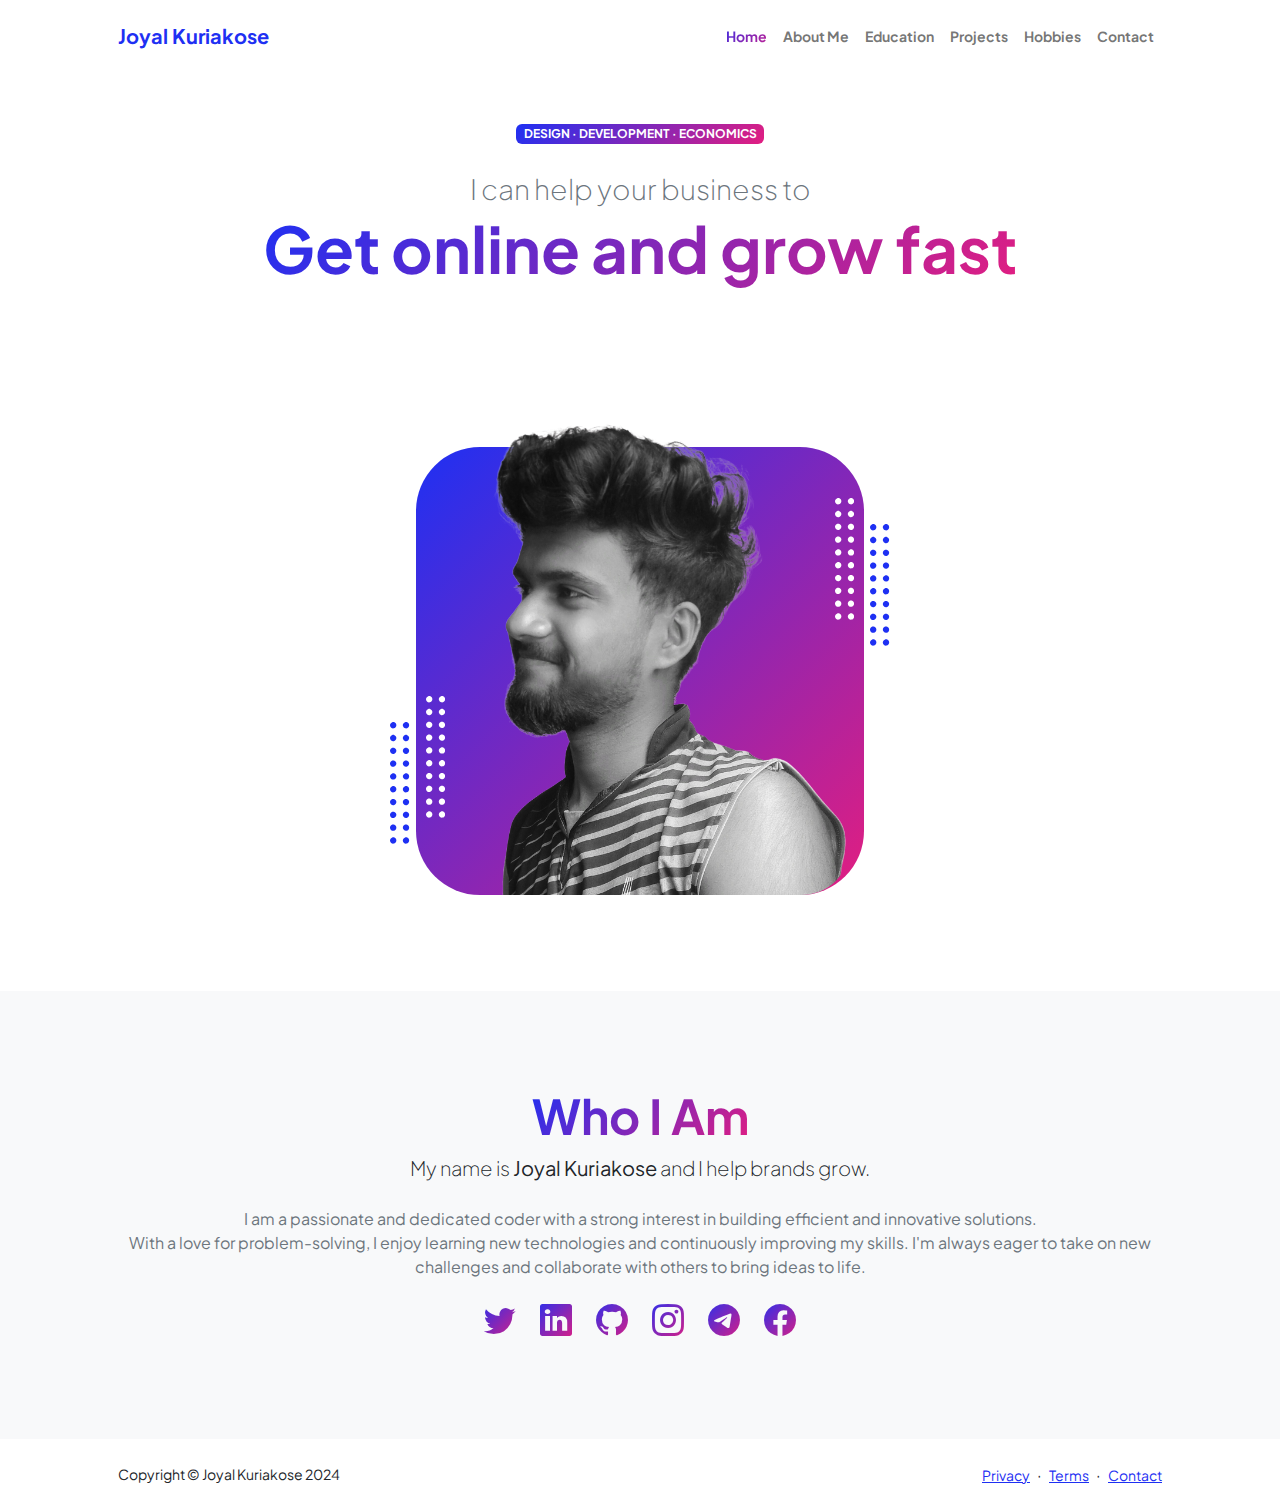
==== index.html @ 4d7fc282 "Add files via upload" ====
<!DOCTYPE html>
<html lang="en">
    <head>
        <meta charset="utf-8" />
        <meta name="viewport" content="width=device-width, initial-scale=1, shrink-to-fit=no" />
        <meta name="description" content="" />
        <meta name="author" content="" />
        <title>Joyal Kuriakose</title>
        <!-- Favicon-->
        <link rel="icon" type="image/x-icon" href="assets/favicon.ico" />
        <!-- Custom Google font-->
        <link rel="preconnect" href="https://fonts.googleapis.com" />
        <link rel="preconnect" href="https://fonts.gstatic.com" crossorigin />
        <link href="https://fonts.googleapis.com/css2?family=Plus+Jakarta+Sans:wght@100;200;300;400;500;600;700;800;900&amp;display=swap" rel="stylesheet" />
        <!-- Bootstrap icons-->
        <link href="https://cdn.jsdelivr.net/npm/bootstrap-icons@1.8.1/font/bootstrap-icons.css" rel="stylesheet" />
        <!-- Core theme CSS (includes Bootstrap)-->
        <link href="css/styles.css" rel="stylesheet" />
    </head>
    <body class="d-flex flex-column h-100">
        <main class="flex-shrink-0">
            <!-- Navigation-->
            <nav class="navbar navbar-expand-lg navbar-light bg-white py-3">
                <div class="container px-5">
                    <a class="navbar-brand" href="index.html"><span class="fw-bolder text-primary">Joyal Kuriakose</span></a>
                    <button class="navbar-toggler" type="button" data-bs-toggle="collapse" data-bs-target="#navbarSupportedContent" aria-controls="navbarSupportedContent" aria-expanded="false" aria-label="Toggle navigation"><span class="navbar-toggler-icon"></span></button>
                    <div class="collapse navbar-collapse" id="navbarSupportedContent">
                        <ul class="navbar-nav ms-auto mb-2 mb-lg-0 small fw-bolder">
                            <li class="nav-item text-gradient fw-bold"><a class="nav-link" href="index.html">Home</a></li>
                            <li class="nav-item"><a class="nav-link" href="resume.html">About Me</a></li>
                            <li class="nav-item"><a class="nav-link" href="education.html">Education</a></li>
                            <li class="nav-item"><a class="nav-link" href="projects.html">Projects</a></li>
                            <li class="nav-item"><a class="nav-link" href="hobbies.html">Hobbies</a></li>
                            <li class="nav-item"><a class="nav-link" href="contact.html">Contact</a></li>
                        </ul>
                    </div>
                </div>
            </nav>
            <!-- Header-->
            <header class="py-5">
                <div class="container px-5 pb-5">
                    <div class="row gx-5 align-items-center">
                        <div class="col-xxl-5">
                            <!-- Header text content-->
                            <div class="text-center text-xxl-start">
                                <div class="badge bg-gradient-primary-to-secondary text-white mb-4"><div class="text-uppercase">Design &middot; Development &middot; Economics</div></div>
                                <div class="fs-3 fw-light text-muted">I can help your business to</div>
                                <h1 class="display-3 fw-bolder mb-5"><span class="text-gradient d-inline">Get online and grow fast</span></h1>
                            </div>
                        </div>
                        <div class="col-xxl-7">
                            <!-- Header profile picture-->
                            <div class="d-flex justify-content-center mt-5 mt-xxl-0">
                                <div class="profile bg-gradient-primary-to-secondary">
                                    <img class="profile-img" src="assets/IMG_20230621_185039_116-removebg.png" alt="..." />
                                    <div class="dots-1">
                                        <!-- SVG Dots-->
                                        <svg version="1.1" xmlns="http://www.w3.org/2000/svg" xmlns:xlink="http://www.w3.org/1999/xlink" x="0px" y="0px" viewBox="0 0 191.6 1215.4" style="enable-background: new 0 0 191.6 1215.4" xml:space="preserve">
                                            <g transform="translate(0.000000,1280.000000) scale(0.100000,-0.100000)">
                                                <path d="M227.7,12788.6c-105-35-200-141-222-248c-43-206,163-412,369-369c155,32,275,190,260,339c-11,105-90,213-190,262        C383.7,12801.6,289.7,12808.6,227.7,12788.6z"></path>
                                                <path d="M1507.7,12788.6c-151-50-253-216-222-362c25-119,136-230,254-255c194-41,395,142,375,339c-11,105-90,213-190,262        C1663.7,12801.6,1569.7,12808.6,1507.7,12788.6z"></path>
                                                <path d="M227.7,11508.6c-105-35-200-141-222-248c-43-206,163-412,369-369c155,32,275,190,260,339c-11,105-90,213-190,262        C383.7,11521.6,289.7,11528.6,227.7,11508.6z"></path>
                                                <path d="M1507.7,11508.6c-151-50-253-216-222-362c25-119,136-230,254-255c194-41,395,142,375,339c-11,105-90,213-190,262        C1663.7,11521.6,1569.7,11528.6,1507.7,11508.6z"></path>
                                                <path d="M227.7,10228.6c-105-35-200-141-222-248c-43-206,163-412,369-369c155,32,275,190,260,339c-11,105-90,213-190,262        C383.7,10241.6,289.7,10248.6,227.7,10228.6z"></path>
                                                <path d="M1507.7,10228.6c-105-35-200-141-222-248c-43-206,163-412,369-369c155,32,275,190,260,339c-11,105-90,213-190,262        C1663.7,10241.6,1569.7,10248.6,1507.7,10228.6z"></path>
                                                <path d="M227.7,8948.6c-105-35-200-141-222-248c-43-206,163-412,369-369c155,32,275,190,260,339c-11,105-90,213-190,262        C383.7,8961.6,289.7,8968.6,227.7,8948.6z"></path>
                                                <path d="M1507.7,8948.6c-105-35-200-141-222-248c-43-206,163-412,369-369c155,32,275,190,260,339c-11,105-90,213-190,262        C1663.7,8961.6,1569.7,8968.6,1507.7,8948.6z"></path>
                                                <path d="M227.7,7668.6c-105-35-200-141-222-248c-43-206,163-412,369-369c155,32,275,190,260,339c-11,105-90,213-190,262        C383.7,7681.6,289.7,7688.6,227.7,7668.6z"></path>
                                                <path d="M1507.7,7668.6c-105-35-200-141-222-248c-43-206,163-412,369-369c155,32,275,190,260,339c-11,105-90,213-190,262        C1663.7,7681.6,1569.7,7688.6,1507.7,7668.6z"></path>
                                                <path d="M227.7,6388.6c-105-35-200-141-222-248c-43-206,163-412,369-369c155,32,275,190,260,339c-11,105-90,213-190,262        C383.7,6401.6,289.7,6408.6,227.7,6388.6z"></path>
                                                <path d="M1507.7,6388.6c-105-35-200-141-222-248c-43-206,163-412,369-369c155,32,275,190,260,339c-11,105-90,213-190,262        C1663.7,6401.6,1569.7,6408.6,1507.7,6388.6z"></path>
                                                <path d="M227.7,5108.6c-105-35-200-141-222-248c-43-206,163-412,369-369c155,32,275,190,260,339c-11,105-90,213-190,262        C383.7,5121.6,289.7,5128.6,227.7,5108.6z"></path>
                                                <path d="M1507.7,5108.6c-105-35-200-141-222-248c-43-206,163-412,369-369c155,32,275,190,260,339c-11,105-90,213-190,262        C1663.7,5121.6,1569.7,5128.6,1507.7,5108.6z"></path>
                                                <path d="M227.7,3828.6c-105-35-200-141-222-248c-43-206,163-412,369-369c155,32,275,190,260,339c-11,105-90,213-190,262        C383.7,3841.6,289.7,3848.6,227.7,3828.6z"></path>
                                                <path d="M1507.7,3828.6c-105-35-200-141-222-248c-43-206,163-412,369-369c155,32,275,190,260,339c-11,105-90,213-190,262        C1663.7,3841.6,1569.7,3848.6,1507.7,3828.6z"></path>
                                                <path d="M227.7,2548.6c-105-35-200-141-222-248c-43-206,163-412,369-369c155,32,275,190,260,339c-11,105-90,213-190,262        C383.7,2561.6,289.7,2568.6,227.7,2548.6z"></path>
                                                <path d="M1507.7,2548.6c-105-35-200-141-222-248c-43-206,163-412,369-369c155,32,275,190,260,339c-11,105-90,213-190,262        C1663.7,2561.6,1569.7,2568.6,1507.7,2548.6z"></path>
                                                <path d="M227.7,1268.6c-105-35-200-141-222-248c-43-206,163-412,369-369c155,32,275,190,260,339c-11,105-90,213-190,262        C383.7,1281.6,289.7,1288.6,227.7,1268.6z"></path>
                                                <path d="M1507.7,1268.6c-105-35-200-141-222-248c-43-206,163-412,369-369c155,32,275,190,260,339c-11,105-90,213-190,262        C1663.7,1281.6,1569.7,1288.6,1507.7,1268.6z"></path>
                                            </g>
                                        </svg>
                                        <!-- END of SVG dots-->
                                    </div>
                                    <div class="dots-2">
                                        <!-- SVG Dots-->
                                        <svg version="1.1" xmlns="http://www.w3.org/2000/svg" xmlns:xlink="http://www.w3.org/1999/xlink" x="0px" y="0px" viewBox="0 0 191.6 1215.4" style="enable-background: new 0 0 191.6 1215.4" xml:space="preserve">
                                            <g transform="translate(0.000000,1280.000000) scale(0.100000,-0.100000)">
                                                <path d="M227.7,12788.6c-105-35-200-141-222-248c-43-206,163-412,369-369c155,32,275,190,260,339c-11,105-90,213-190,262        C383.7,12801.6,289.7,12808.6,227.7,12788.6z"></path>
                                                <path d="M1507.7,12788.6c-151-50-253-216-222-362c25-119,136-230,254-255c194-41,395,142,375,339c-11,105-90,213-190,262        C1663.7,12801.6,1569.7,12808.6,1507.7,12788.6z"></path>
                                                <path d="M227.7,11508.6c-105-35-200-141-222-248c-43-206,163-412,369-369c155,32,275,190,260,339c-11,105-90,213-190,262        C383.7,11521.6,289.7,11528.6,227.7,11508.6z"></path>
                                                <path d="M1507.7,11508.6c-151-50-253-216-222-362c25-119,136-230,254-255c194-41,395,142,375,339c-11,105-90,213-190,262        C1663.7,11521.6,1569.7,11528.6,1507.7,11508.6z"></path>
                                                <path d="M227.7,10228.6c-105-35-200-141-222-248c-43-206,163-412,369-369c155,32,275,190,260,339c-11,105-90,213-190,262        C383.7,10241.6,289.7,10248.6,227.7,10228.6z"></path>
                                                <path d="M1507.7,10228.6c-105-35-200-141-222-248c-43-206,163-412,369-369c155,32,275,190,260,339c-11,105-90,213-190,262        C1663.7,10241.6,1569.7,10248.6,1507.7,10228.6z"></path>
                                                <path d="M227.7,8948.6c-105-35-200-141-222-248c-43-206,163-412,369-369c155,32,275,190,260,339c-11,105-90,213-190,262        C383.7,8961.6,289.7,8968.6,227.7,8948.6z"></path>
                                                <path d="M1507.7,8948.6c-105-35-200-141-222-248c-43-206,163-412,369-369c155,32,275,190,260,339c-11,105-90,213-190,262        C1663.7,8961.6,1569.7,8968.6,1507.7,8948.6z"></path>
                                                <path d="M227.7,7668.6c-105-35-200-141-222-248c-43-206,163-412,369-369c155,32,275,190,260,339c-11,105-90,213-190,262        C383.7,7681.6,289.7,7688.6,227.7,7668.6z"></path>
                                                <path d="M1507.7,7668.6c-105-35-200-141-222-248c-43-206,163-412,369-369c155,32,275,190,260,339c-11,105-90,213-190,262        C1663.7,7681.6,1569.7,7688.6,1507.7,7668.6z"></path>
                                                <path d="M227.7,6388.6c-105-35-200-141-222-248c-43-206,163-412,369-369c155,32,275,190,260,339c-11,105-90,213-190,262        C383.7,6401.6,289.7,6408.6,227.7,6388.6z"></path>
                                                <path d="M1507.7,6388.6c-105-35-200-141-222-248c-43-206,163-412,369-369c155,32,275,190,260,339c-11,105-90,213-190,262        C1663.7,6401.6,1569.7,6408.6,1507.7,6388.6z"></path>
                                                <path d="M227.7,5108.6c-105-35-200-141-222-248c-43-206,163-412,369-369c155,32,275,190,260,339c-11,105-90,213-190,262        C383.7,5121.6,289.7,5128.6,227.7,5108.6z"></path>
                                                <path d="M1507.7,5108.6c-105-35-200-141-222-248c-43-206,163-412,369-369c155,32,275,190,260,339c-11,105-90,213-190,262        C1663.7,5121.6,1569.7,5128.6,1507.7,5108.6z"></path>
                                                <path d="M227.7,3828.6c-105-35-200-141-222-248c-43-206,163-412,369-369c155,32,275,190,260,339c-11,105-90,213-190,262        C383.7,3841.6,289.7,3848.6,227.7,3828.6z"></path>
                                                <path d="M1507.7,3828.6c-105-35-200-141-222-248c-43-206,163-412,369-369c155,32,275,190,260,339c-11,105-90,213-190,262        C1663.7,3841.6,1569.7,3848.6,1507.7,3828.6z"></path>
                                                <path d="M227.7,2548.6c-105-35-200-141-222-248c-43-206,163-412,369-369c155,32,275,190,260,339c-11,105-90,213-190,262        C383.7,2561.6,289.7,2568.6,227.7,2548.6z"></path>
                                                <path d="M1507.7,2548.6c-105-35-200-141-222-248c-43-206,163-412,369-369c155,32,275,190,260,339c-11,105-90,213-190,262        C1663.7,2561.6,1569.7,2568.6,1507.7,2548.6z"></path>
                                                <path d="M227.7,1268.6c-105-35-200-141-222-248c-43-206,163-412,369-369c155,32,275,190,260,339c-11,105-90,213-190,262        C383.7,1281.6,289.7,1288.6,227.7,1268.6z"></path>
                                                <path d="M1507.7,1268.6c-105-35-200-141-222-248c-43-206,163-412,369-369c155,32,275,190,260,339c-11,105-90,213-190,262        C1663.7,1281.6,1569.7,1288.6,1507.7,1268.6z"></path>
                                            </g>
                                        </svg>
                                        <!-- END of SVG dots-->
                                    </div>
                                    <div class="dots-3">
                                        <!-- SVG Dots-->
                                        <svg version="1.1" xmlns="http://www.w3.org/2000/svg" xmlns:xlink="http://www.w3.org/1999/xlink" x="0px" y="0px" viewBox="0 0 191.6 1215.4" style="enable-background: new 0 0 191.6 1215.4" xml:space="preserve">
                                            <g transform="translate(0.000000,1280.000000) scale(0.100000,-0.100000)">
                                                <path d="M227.7,12788.6c-105-35-200-141-222-248c-43-206,163-412,369-369c155,32,275,190,260,339c-11,105-90,213-190,262        C383.7,12801.6,289.7,12808.6,227.7,12788.6z"></path>
                                                <path d="M1507.7,12788.6c-151-50-253-216-222-362c25-119,136-230,254-255c194-41,395,142,375,339c-11,105-90,213-190,262        C1663.7,12801.6,1569.7,12808.6,1507.7,12788.6z"></path>
                                                <path d="M227.7,11508.6c-105-35-200-141-222-248c-43-206,163-412,369-369c155,32,275,190,260,339c-11,105-90,213-190,262        C383.7,11521.6,289.7,11528.6,227.7,11508.6z"></path>
                                                <path d="M1507.7,11508.6c-151-50-253-216-222-362c25-119,136-230,254-255c194-41,395,142,375,339c-11,105-90,213-190,262        C1663.7,11521.6,1569.7,11528.6,1507.7,11508.6z"></path>
                                                <path d="M227.7,10228.6c-105-35-200-141-222-248c-43-206,163-412,369-369c155,32,275,190,260,339c-11,105-90,213-190,262        C383.7,10241.6,289.7,10248.6,227.7,10228.6z"></path>
                                                <path d="M1507.7,10228.6c-105-35-200-141-222-248c-43-206,163-412,369-369c155,32,275,190,260,339c-11,105-90,213-190,262        C1663.7,10241.6,1569.7,10248.6,1507.7,10228.6z"></path>
                                                <path d="M227.7,8948.6c-105-35-200-141-222-248c-43-206,163-412,369-369c155,32,275,190,260,339c-11,105-90,213-190,262        C383.7,8961.6,289.7,8968.6,227.7,8948.6z"></path>
                                                <path d="M1507.7,8948.6c-105-35-200-141-222-248c-43-206,163-412,369-369c155,32,275,190,260,339c-11,105-90,213-190,262        C1663.7,8961.6,1569.7,8968.6,1507.7,8948.6z"></path>
                                                <path d="M227.7,7668.6c-105-35-200-141-222-248c-43-206,163-412,369-369c155,32,275,190,260,339c-11,105-90,213-190,262        C383.7,7681.6,289.7,7688.6,227.7,7668.6z"></path>
                                                <path d="M1507.7,7668.6c-105-35-200-141-222-248c-43-206,163-412,369-369c155,32,275,190,260,339c-11,105-90,213-190,262        C1663.7,7681.6,1569.7,7688.6,1507.7,7668.6z"></path>
                                                <path d="M227.7,6388.6c-105-35-200-141-222-248c-43-206,163-412,369-369c155,32,275,190,260,339c-11,105-90,213-190,262        C383.7,6401.6,289.7,6408.6,227.7,6388.6z"></path>
                                                <path d="M1507.7,6388.6c-105-35-200-141-222-248c-43-206,163-412,369-369c155,32,275,190,260,339c-11,105-90,213-190,262        C1663.7,6401.6,1569.7,6408.6,1507.7,6388.6z"></path>
                                                <path d="M227.7,5108.6c-105-35-200-141-222-248c-43-206,163-412,369-369c155,32,275,190,260,339c-11,105-90,213-190,262        C383.7,5121.6,289.7,5128.6,227.7,5108.6z"></path>
                                                <path d="M1507.7,5108.6c-105-35-200-141-222-248c-43-206,163-412,369-369c155,32,275,190,260,339c-11,105-90,213-190,262        C1663.7,5121.6,1569.7,5128.6,1507.7,5108.6z"></path>
                                                <path d="M227.7,3828.6c-105-35-200-141-222-248c-43-206,163-412,369-369c155,32,275,190,260,339c-11,105-90,213-190,262        C383.7,3841.6,289.7,3848.6,227.7,3828.6z"></path>
                                                <path d="M1507.7,3828.6c-105-35-200-141-222-248c-43-206,163-412,369-369c155,32,275,190,260,339c-11,105-90,213-190,262        C1663.7,3841.6,1569.7,3848.6,1507.7,3828.6z"></path>
                                                <path d="M227.7,2548.6c-105-35-200-141-222-248c-43-206,163-412,369-369c155,32,275,190,260,339c-11,105-90,213-190,262        C383.7,2561.6,289.7,2568.6,227.7,2548.6z"></path>
                                                <path d="M1507.7,2548.6c-105-35-200-141-222-248c-43-206,163-412,369-369c155,32,275,190,260,339c-11,105-90,213-190,262        C1663.7,2561.6,1569.7,2568.6,1507.7,2548.6z"></path>
                                                <path d="M227.7,1268.6c-105-35-200-141-222-248c-43-206,163-412,369-369c155,32,275,190,260,339c-11,105-90,213-190,262        C383.7,1281.6,289.7,1288.6,227.7,1268.6z"></path>
                                                <path d="M1507.7,1268.6c-105-35-200-141-222-248c-43-206,163-412,369-369c155,32,275,190,260,339c-11,105-90,213-190,262        C1663.7,1281.6,1569.7,1288.6,1507.7,1268.6z"></path>
                                            </g>
                                        </svg>
                                        <!-- END of SVG dots-->
                                    </div>
                                    <div class="dots-4">
                                        <!-- SVG Dots-->
                                        <svg version="1.1" xmlns="http://www.w3.org/2000/svg" xmlns:xlink="http://www.w3.org/1999/xlink" x="0px" y="0px" viewBox="0 0 191.6 1215.4" style="enable-background: new 0 0 191.6 1215.4" xml:space="preserve">
                                            <g transform="translate(0.000000,1280.000000) scale(0.100000,-0.100000)">
                                                <path d="M227.7,12788.6c-105-35-200-141-222-248c-43-206,163-412,369-369c155,32,275,190,260,339c-11,105-90,213-190,262        C383.7,12801.6,289.7,12808.6,227.7,12788.6z"></path>
                                                <path d="M1507.7,12788.6c-151-50-253-216-222-362c25-119,136-230,254-255c194-41,395,142,375,339c-11,105-90,213-190,262        C1663.7,12801.6,1569.7,12808.6,1507.7,12788.6z"></path>
                                                <path d="M227.7,11508.6c-105-35-200-141-222-248c-43-206,163-412,369-369c155,32,275,190,260,339c-11,105-90,213-190,262        C383.7,11521.6,289.7,11528.6,227.7,11508.6z"></path>
                                                <path d="M1507.7,11508.6c-151-50-253-216-222-362c25-119,136-230,254-255c194-41,395,142,375,339c-11,105-90,213-190,262        C1663.7,11521.6,1569.7,11528.6,1507.7,11508.6z"></path>
                                                <path d="M227.7,10228.6c-105-35-200-141-222-248c-43-206,163-412,369-369c155,32,275,190,260,339c-11,105-90,213-190,262        C383.7,10241.6,289.7,10248.6,227.7,10228.6z"></path>
                                                <path d="M1507.7,10228.6c-105-35-200-141-222-248c-43-206,163-412,369-369c155,32,275,190,260,339c-11,105-90,213-190,262        C1663.7,10241.6,1569.7,10248.6,1507.7,10228.6z"></path>
                                                <path d="M227.7,8948.6c-105-35-200-141-222-248c-43-206,163-412,369-369c155,32,275,190,260,339c-11,105-90,213-190,262        C383.7,8961.6,289.7,8968.6,227.7,8948.6z"></path>
                                                <path d="M1507.7,8948.6c-105-35-200-141-222-248c-43-206,163-412,369-369c155,32,275,190,260,339c-11,105-90,213-190,262        C1663.7,8961.6,1569.7,8968.6,1507.7,8948.6z"></path>
                                                <path d="M227.7,7668.6c-105-35-200-141-222-248c-43-206,163-412,369-369c155,32,275,190,260,339c-11,105-90,213-190,262        C383.7,7681.6,289.7,7688.6,227.7,7668.6z"></path>
                                                <path d="M1507.7,7668.6c-105-35-200-141-222-248c-43-206,163-412,369-369c155,32,275,190,260,339c-11,105-90,213-190,262        C1663.7,7681.6,1569.7,7688.6,1507.7,7668.6z"></path>
                                                <path d="M227.7,6388.6c-105-35-200-141-222-248c-43-206,163-412,369-369c155,32,275,190,260,339c-11,105-90,213-190,262        C383.7,6401.6,289.7,6408.6,227.7,6388.6z"></path>
                                                <path d="M1507.7,6388.6c-105-35-200-141-222-248c-43-206,163-412,369-369c155,32,275,190,260,339c-11,105-90,213-190,262        C1663.7,6401.6,1569.7,6408.6,1507.7,6388.6z"></path>
                                                <path d="M227.7,5108.6c-105-35-200-141-222-248c-43-206,163-412,369-369c155,32,275,190,260,339c-11,105-90,213-190,262        C383.7,5121.6,289.7,5128.6,227.7,5108.6z"></path>
                                                <path d="M1507.7,5108.6c-105-35-200-141-222-248c-43-206,163-412,369-369c155,32,275,190,260,339c-11,105-90,213-190,262        C1663.7,5121.6,1569.7,5128.6,1507.7,5108.6z"></path>
                                                <path d="M227.7,3828.6c-105-35-200-141-222-248c-43-206,163-412,369-369c155,32,275,190,260,339c-11,105-90,213-190,262        C383.7,3841.6,289.7,3848.6,227.7,3828.6z"></path>
                                                <path d="M1507.7,3828.6c-105-35-200-141-222-248c-43-206,163-412,369-369c155,32,275,190,260,339c-11,105-90,213-190,262        C1663.7,3841.6,1569.7,3848.6,1507.7,3828.6z"></path>
                                                <path d="M227.7,2548.6c-105-35-200-141-222-248c-43-206,163-412,369-369c155,32,275,190,260,339c-11,105-90,213-190,262        C383.7,2561.6,289.7,2568.6,227.7,2548.6z"></path>
                                                <path d="M1507.7,2548.6c-105-35-200-141-222-248c-43-206,163-412,369-369c155,32,275,190,260,339c-11,105-90,213-190,262        C1663.7,2561.6,1569.7,2568.6,1507.7,2548.6z"></path>
                                                <path d="M227.7,1268.6c-105-35-200-141-222-248c-43-206,163-412,369-369c155,32,275,190,260,339c-11,105-90,213-190,262        C383.7,1281.6,289.7,1288.6,227.7,1268.6z"></path>
                                                <path d="M1507.7,1268.6c-105-35-200-141-222-248c-43-206,163-412,369-369c155,32,275,190,260,339c-11,105-90,213-190,262        C1663.7,1281.6,1569.7,1288.6,1507.7,1268.6z"></path>
                                            </g>
                                        </svg>
                                        <!-- END of SVG dots-->
                                    </div>
                                </div>
                            </div>
                        </div>
                    </div>
                </div>
            </header>
            <!-- About Section-->
            <section class="bg-light py-5">
                <div class="container px-5">
                    <div class="row gx-5 justify-content-center">
                        <div class="col-xxl-8">
                            <div class="text-center my-5">
                                <h2 class="display-5 fw-bolder"><span class="text-gradient d-inline">Who I Am</span></h2>
                                <p class="lead fw-light mb-4">My name is <b>Joyal Kuriakose</b> and I help brands grow.</p>
                                <p class="text-muted">I am a passionate and dedicated coder with a strong interest in building efficient and innovative solutions. <span class="d-md-block d-none" >With a love for problem-solving, I enjoy learning new technologies and continuously improving my skills. I'm always eager to take on new challenges and collaborate with others to bring ideas to life.</p>
                                <div class="d-flex justify-content-center fs-2 gap-4">
                                    <a class="text-gradient" href="https://x.com/joyalk74/"><i class="bi bi-twitter"></i></a>
                                    <a class="text-gradient" href="https://in.linkedin.com/in/joyal-kuriakose/"><i class="bi bi-linkedin"></i></a>
                                    <a class="text-gradient" href="https://github.com/joyal-74"><i class="bi bi-github"></i></a>
                                    <a class="text-gradient" href="https://www.instagram.com/_joyalk74_/"><i class="bi bi-instagram"></i></a>
                                    <a class="text-gradient" href="https://t.me/joyalk74/"><i class="bi bi-telegram"></i></a>
                                    <a class="text-gradient" href="https://www.facebook.com/joyal.kuriakose.12"><i class="bi bi-facebook"></i></a>
                                </div>
                            </div>
                        </div>
                    </div>
                </div>
            </section>
        </main>

        <!-- Footer-->
        <footer class="bg-white py-4 mt-auto">
            <div class="container px-5">
                <div class="row align-items-center justify-content-between flex-column flex-sm-row">
                    <div class="col-auto"><div class="small m-0">Copyright &copy; Joyal Kuriakose 2024</div></div>
                    <div class="col-auto">
                        <a class="small" href="#!">Privacy</a>
                        <span class="mx-1">&middot;</span>
                        <a class="small" href="#!">Terms</a>
                        <span class="mx-1">&middot;</span>
                        <a class="small" href="contact.html">Contact</a>
                    </div>
                </div>
            </div>
        </footer>
        <!-- Bootstrap core JS-->
        <script src="https://cdn.jsdelivr.net/npm/bootstrap@5.2.3/dist/js/bootstrap.bundle.min.js"></script>
        <!-- Core theme JS-->
        <script src="js/scripts.js"></script>
    </body>
</html>
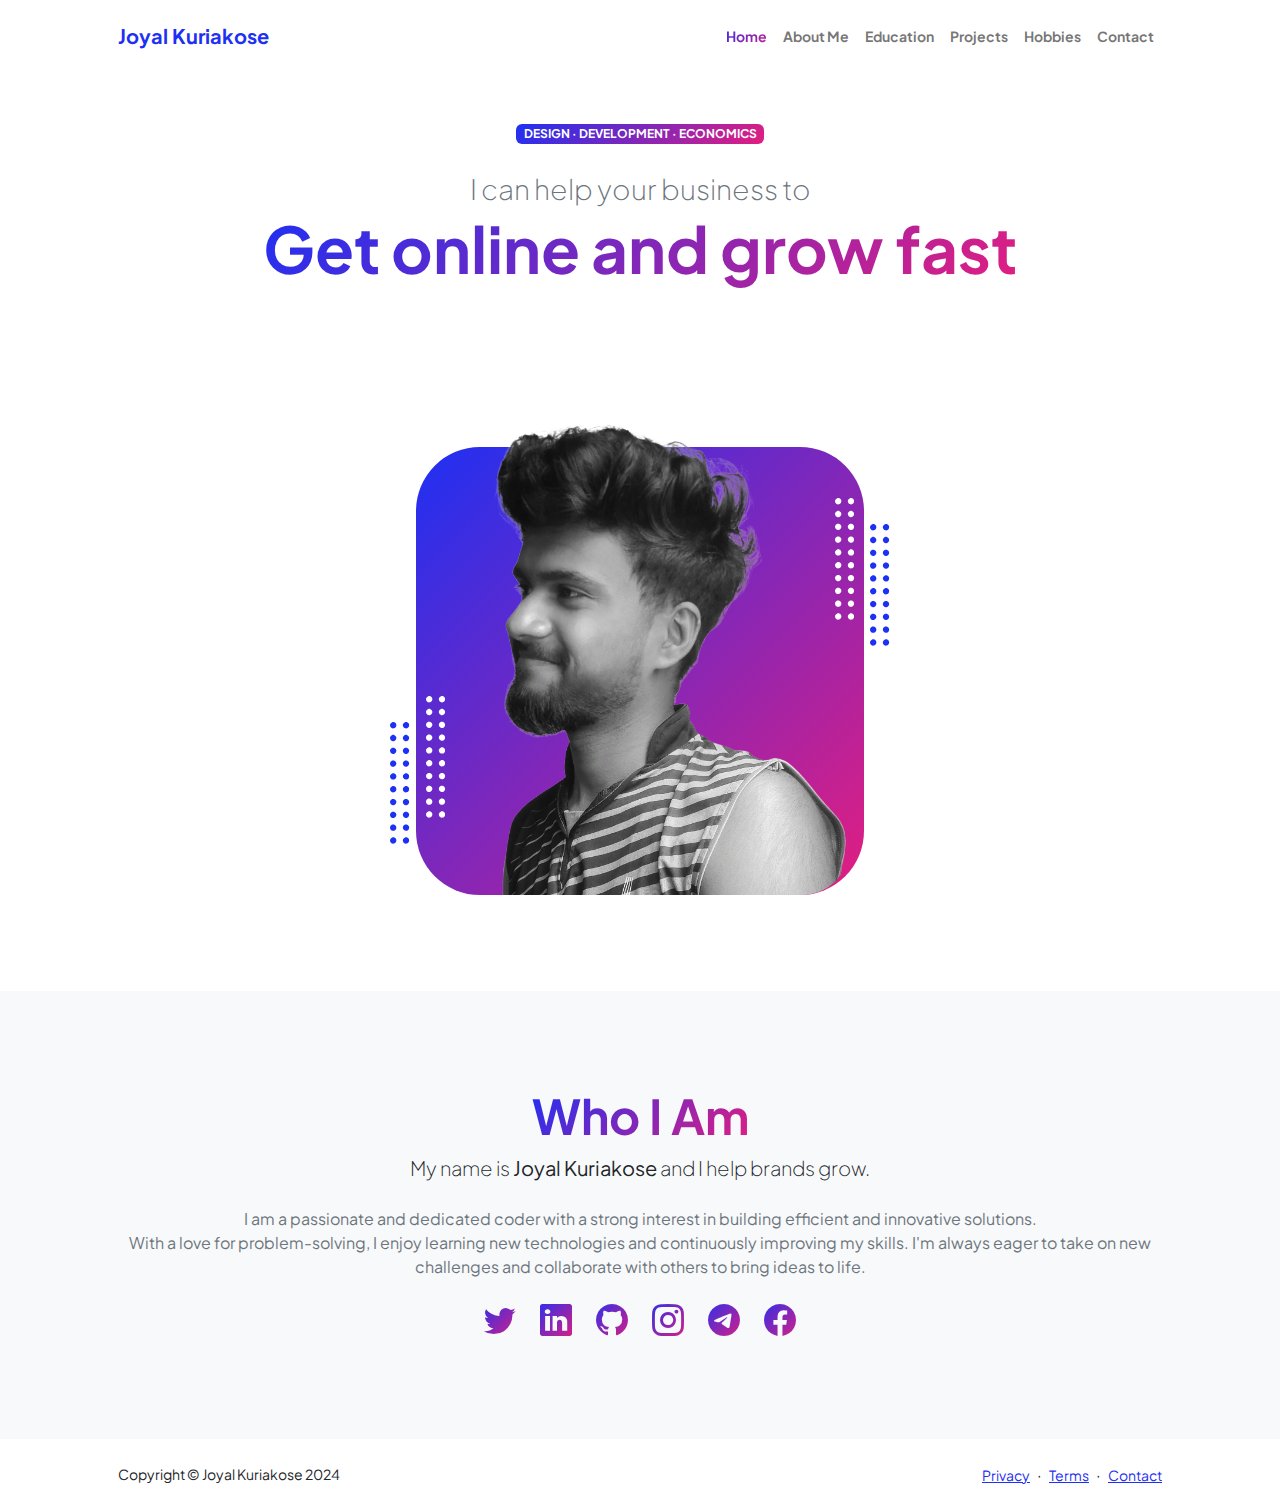
==== commit 9a6fd044: "Update index.html" ====
--- a/index.html
+++ b/index.html
@@ -52,7 +52,7 @@
                             <!-- Header profile picture-->
                             <div class="d-flex justify-content-center mt-5 mt-xxl-0">
                                 <div class="profile bg-gradient-primary-to-secondary">
-                                    <img class="profile-img" src="assets/IMG_20230621_185039_116-removebg.png" alt="..." />
+                                    <img class="profile-img" src="assets/joyal.k.webp" alt="..." />
                                     <div class="dots-1">
                                         <!-- SVG Dots-->
                                         <svg version="1.1" xmlns="http://www.w3.org/2000/svg" xmlns:xlink="http://www.w3.org/1999/xlink" x="0px" y="0px" viewBox="0 0 191.6 1215.4" style="enable-background: new 0 0 191.6 1215.4" xml:space="preserve">
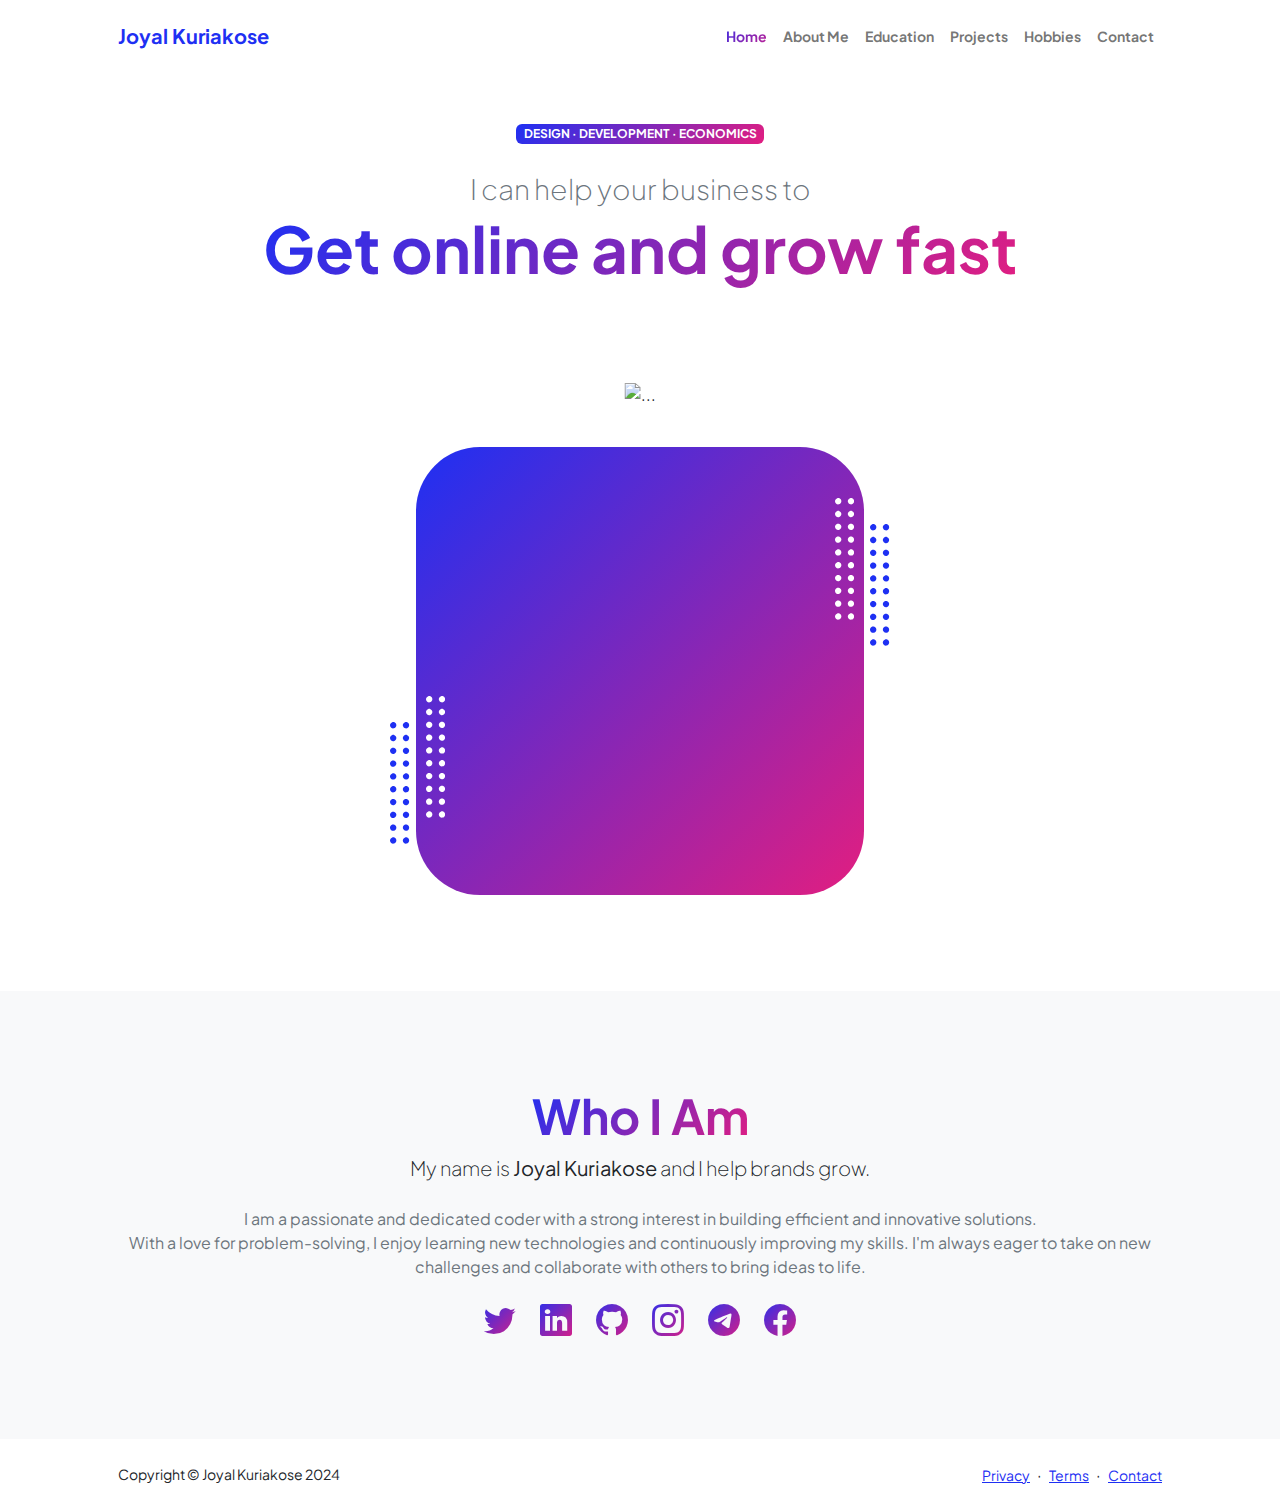
==== commit 5b92f48b: "Update index.html" ====
--- a/index.html
+++ b/index.html
@@ -52,7 +52,7 @@
                             <!-- Header profile picture-->
                             <div class="d-flex justify-content-center mt-5 mt-xxl-0">
                                 <div class="profile bg-gradient-primary-to-secondary">
-                                    <img class="profile-img" src="assets/joyal.k.webp" alt="..." />
+                                    <img class="profile-img" src="assets/joyal.k_11.webp" alt="..." loading="lazy" />
                                     <div class="dots-1">
                                         <!-- SVG Dots-->
                                         <svg version="1.1" xmlns="http://www.w3.org/2000/svg" xmlns:xlink="http://www.w3.org/1999/xlink" x="0px" y="0px" viewBox="0 0 191.6 1215.4" style="enable-background: new 0 0 191.6 1215.4" xml:space="preserve">
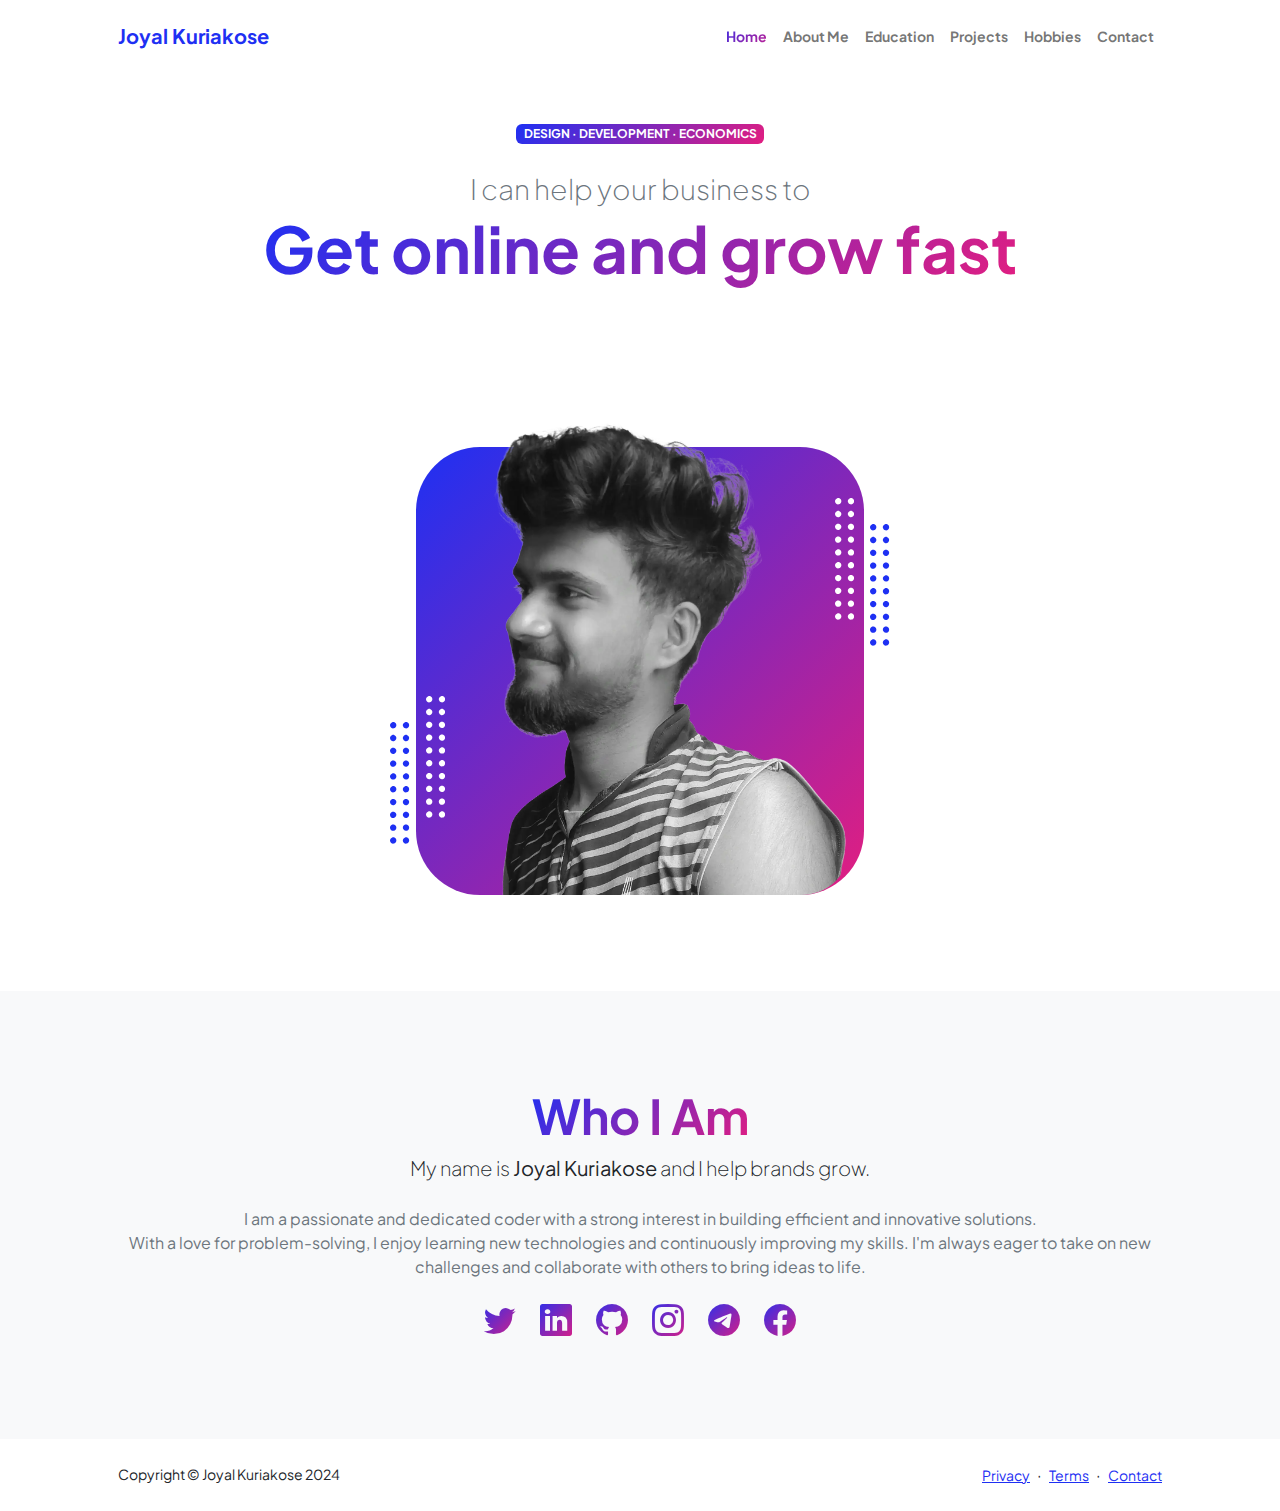
==== commit f8f3b676: "Update index.html" ====
--- a/index.html
+++ b/index.html
@@ -52,7 +52,7 @@
                             <!-- Header profile picture-->
                             <div class="d-flex justify-content-center mt-5 mt-xxl-0">
                                 <div class="profile bg-gradient-primary-to-secondary">
-                                    <img class="profile-img" src="assets/joyal.k_11.webp" alt="..." loading="lazy" />
+                                    <img class="profile-img" src="assets/joyal.k_11.webp" alt="..."/>
                                     <div class="dots-1">
                                         <!-- SVG Dots-->
                                         <svg version="1.1" xmlns="http://www.w3.org/2000/svg" xmlns:xlink="http://www.w3.org/1999/xlink" x="0px" y="0px" viewBox="0 0 191.6 1215.4" style="enable-background: new 0 0 191.6 1215.4" xml:space="preserve">
